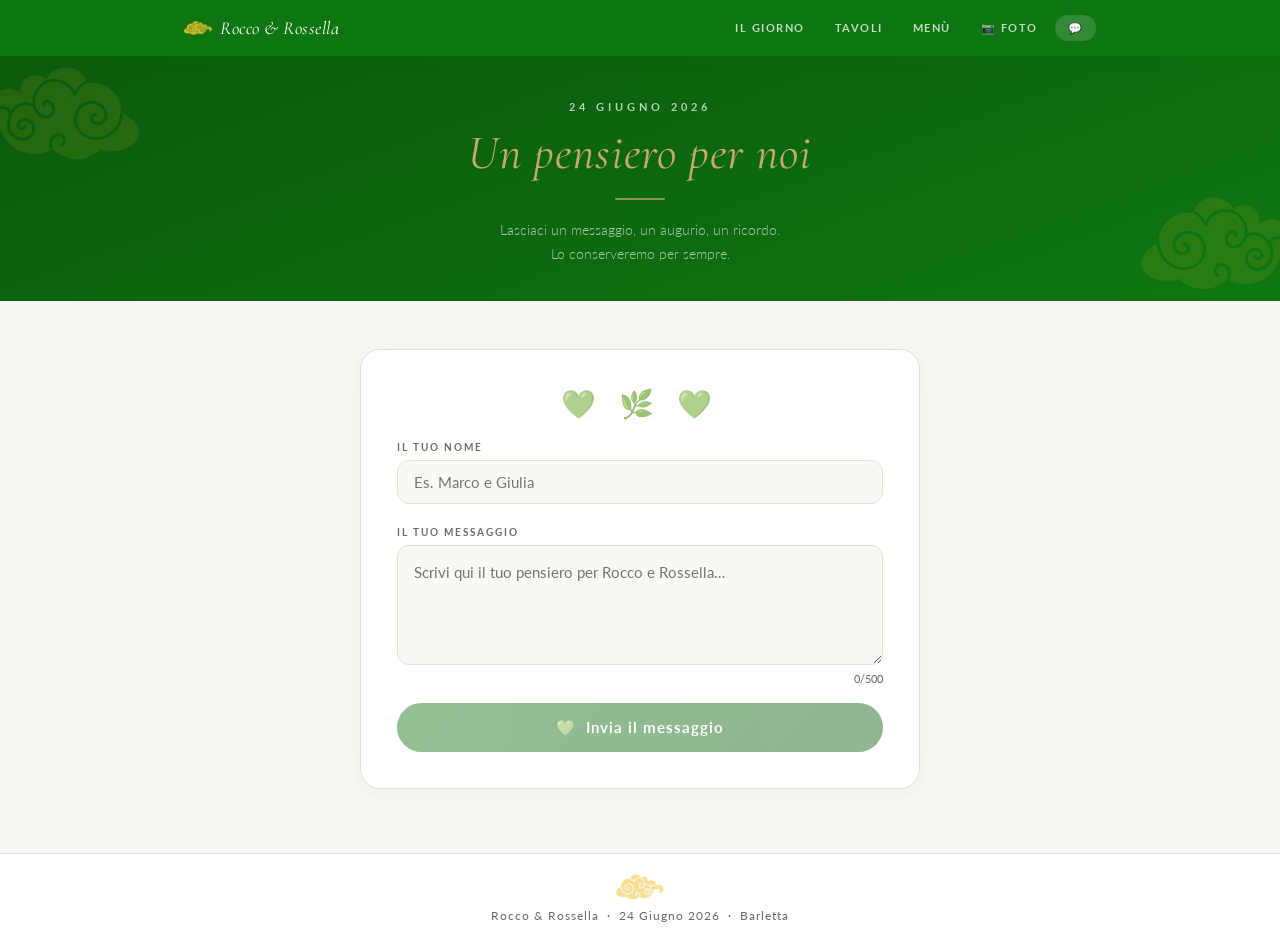
==== commenti.html @ 9fffb40f "Add files via upload" ====
<!DOCTYPE html>
<html lang="it">
<head>
  <meta charset="UTF-8" />
  <meta name="viewport" content="width=device-width, initial-scale=1.0" />
  <title>Lascia un messaggio — Rocco & Rossella</title>
  <link rel="stylesheet" href="style.css" />
  <style>
    .msg-card {
      max-width: 560px;
      margin: 0 auto;
      background: var(--white);
      border: 1px solid var(--border);
      border-radius: 20px;
      padding: 36px;
      box-shadow: 0 4px 24px rgba(14,118,16,0.06);
    }
    label.field-label {
      display: block;
      font-size: 10px;
      font-weight: 700;
      letter-spacing: 2px;
      text-transform: uppercase;
      color: var(--muted);
      margin-bottom: 7px;
    }
    input[type="text"], textarea {
      width: 100%;
      border: 1.5px solid var(--border);
      border-radius: 12px;
      font-family: 'Lato', sans-serif;
      font-size: 15px;
      color: var(--dark);
      background: var(--cream);
      outline: none;
      transition: border-color 0.2s;
    }
    input[type="text"] { padding: 12px 16px; margin-bottom: 22px; }
    textarea { padding: 14px 16px; margin-bottom: 22px; resize: vertical; min-height: 120px; line-height: 1.6; }
    input[type="text"]:focus, textarea:focus { border-color: var(--green); background: var(--white); }

    .char-count { font-size: 11px; color: var(--muted); text-align: right; margin-top: -18px; margin-bottom: 18px; }

    .btn-send {
      width: 100%; padding: 15px;
      background: linear-gradient(135deg, var(--green), var(--green-dark));
      color: #fff; border: none; border-radius: 50px;
      font-family: 'Lato', sans-serif;
      font-size: 15px; font-weight: 700; letter-spacing: 1px;
      cursor: pointer; transition: opacity 0.2s, transform 0.15s;
    }
    .btn-send:hover:not(:disabled) { opacity: 0.9; transform: translateY(-1px); }
    .btn-send:disabled { opacity: 0.45; cursor: not-allowed; }

    .msg {
      display: none; border-radius: 14px;
      padding: 18px 22px; font-size: 14px;
      line-height: 1.6; margin-top: 20px; text-align: center;
    }
    .msg-success { background: var(--green-light); border: 1.5px solid var(--border-2); color: var(--green-dark); }
    .msg-error   { background: #fdf0f0; border: 1.5px solid #e0b3b3; color: #8a2a2a; }

    .heart-dec {
      text-align: center;
      font-size: 28px;
      margin-bottom: 20px;
      letter-spacing: 8px;
      opacity: 0.6;
    }
  </style>
</head>
<body>

  <nav>
    <div class="nav-inner">
      <a href="index.html" class="nav-brand">
        <img src="nuvola.png" style="width:28px; opacity:0.9;" alt="" />
        Rocco & Rossella
      </a>
      <ul class="nav-links">
        <li><a href="index.html">Il Giorno</a></li>
        <li><a href="tableau.html">Tavoli</a></li>
        <li><a href="menu.html">Menù</a></li>
        <li><a href="foto.html">📷 Foto</a></li>
        <li><a href="commenti.html" class="active">💬</a></li>
      </ul>
    </div>
  </nav>

  <div class="hero" style="padding:44px 24px 36px;">
    <img src="nuvola.png" class="hero-nuvola hero-nuvola-l" alt="" />
    <img src="nuvola.png" class="hero-nuvola hero-nuvola-r" alt="" />
    <p class="hero-date">24 Giugno 2026</p>
    <div class="hero-names" style="font-size:clamp(1.8rem,5vw,3rem);">
      <em>Un pensiero per noi</em>
    </div>
    <div class="hero-divider"></div>
    <p class="hero-sub">Lasciaci un messaggio, un augurio, un ricordo.<br>Lo conserveremo per sempre.</p>
  </div>

  <div class="page-body">
    <div class="msg-card">

      <div class="heart-dec">💚 🌿 💚</div>

      <label class="field-label" for="nome-input">Il tuo nome</label>
      <input type="text" id="nome-input" placeholder="Es. Marco e Giulia" autocomplete="name" />

      <label class="field-label" for="msg-input">Il tuo messaggio</label>
      <textarea id="msg-input" placeholder="Scrivi qui il tuo pensiero per Rocco e Rossella…" maxlength="500"></textarea>
      <div class="char-count"><span id="char-count">0</span>/500</div>

      <button class="btn-send" id="btn-send" disabled>
        💚 &nbsp;Invia il messaggio
      </button>

      <div class="msg msg-success" id="msg-success"></div>
      <div class="msg msg-error"   id="msg-error"></div>

    </div>
  </div>

  <footer>
    <img src="nuvola.png" alt="" />
    Rocco &amp; Rossella &nbsp;·&nbsp; 24 Giugno 2026 &nbsp;·&nbsp; Barletta
  </footer>

  <script>
    const SCRIPT_URL = 'https://script.google.com/macros/s/AKfycbwOmO-SYxM8b9c8LaH-erVfcw5jHc0ITyMw4MW-PLX8QQqs0NHAILN7wSJOnnJL4xmOew/exec';

    const nomeInput  = document.getElementById('nome-input');
    const msgInput   = document.getElementById('msg-input');
    const btnSend    = document.getElementById('btn-send');
    const charCount  = document.getElementById('char-count');
    const msgSuccess = document.getElementById('msg-success');
    const msgError   = document.getElementById('msg-error');

    function updateState() {
      const hasNome = nomeInput.value.trim().length > 0;
      const hasMsg  = msgInput.value.trim().length > 2;
      btnSend.disabled = !(hasNome && hasMsg);
      charCount.textContent = msgInput.value.length;
    }

    nomeInput.addEventListener('input', updateState);
    msgInput.addEventListener('input', updateState);

    function hideMessages() { msgSuccess.style.display = 'none'; msgError.style.display = 'none'; }

    btnSend.addEventListener('click', async () => {
      const nome = nomeInput.value.trim();
      const messaggio = msgInput.value.trim();
      if (!nome || !messaggio) return;

      btnSend.disabled = true;
      btnSend.textContent = 'Invio in corso…';
      hideMessages();

      try {
        await fetch(SCRIPT_URL, {
          method: 'POST',
          mode: 'cors',
          headers: { 'Content-Type': 'text/plain' },
          body: JSON.stringify({ tipo: 'commento', nome, messaggio })
        });
        msgSuccess.innerHTML = `<strong>Grazie, ${nome}! 💚</strong><br>Il tuo messaggio è stato consegnato a Rocco e Rossella.`;
        msgSuccess.style.display = 'block';
        nomeInput.value = '';
        msgInput.value = '';
        charCount.textContent = '0';
      } catch {
        msgError.textContent = 'Errore di connessione. Riprova tra qualche istante.';
        msgError.style.display = 'block';
        btnSend.disabled = false;
      }

      btnSend.textContent = '💚  Invia il messaggio';
    });
  </script>

</body>
</html>
---- style.css ----
@import url('https://fonts.googleapis.com/css2?family=Cormorant+Garamond:ital,wght@0,400;0,600;1,400;1,600&family=Lato:wght@300;400;700&display=swap');

*, *::before, *::after { box-sizing: border-box; margin: 0; padding: 0; }

/* ══════════════════════════════════
   TEMA PRINCIPALE — Bianco / Verde
   ══════════════════════════════════ */
:root {
  --green:       #0e7610;
  --green-light: #e8f5e8;
  --green-dark:  #0a5a0c;
  --gold:        #C9A96E;
  --gold-dark:   #A07840;
  --cream:       #FAF8F5;
  --white:       #FFFFFF;
  --dark:        #2C2C2C;
  --muted:       #6b6b6b;
  --border:      #d4e8d4;
  --border-2:    #b8d4b8;

  /* Tema costellazioni */
  --star-bg:     #0d0e1a;
  --star-bg2:    #151628;
  --star-gold:   #C9A96E;
  --star-pale:   #E8D5B0;
  --star-border: rgba(201,169,110,0.25);
}

html { scroll-behavior: smooth; }

body {
  font-family: 'Lato', sans-serif;
  background: var(--cream);
  color: var(--dark);
  min-height: 100vh;
  display: flex;
  flex-direction: column;
  align-items: center;
}

/* ── NAV ── */
nav {
  width: 100%;
  background: var(--green);
  position: sticky;
  top: 0;
  z-index: 100;
  box-shadow: 0 2px 12px rgba(14,118,16,0.15);
}
.nav-inner {
  max-width: 960px;
  margin: 0 auto;
  display: flex;
  align-items: center;
  justify-content: space-between;
  padding: 0 24px;
  height: 56px;
}
.nav-brand {
  font-family: 'Cormorant Garamond', serif;
  font-style: italic;
  font-size: 1.15rem;
  color: #fff;
  text-decoration: none;
  letter-spacing: 0.5px;
  white-space: nowrap;
  display: flex;
  align-items: center;
  gap: 8px;
}
.nav-links {
  display: flex;
  gap: 4px;
  list-style: none;
}
.nav-links a {
  display: block;
  padding: 6px 13px;
  font-size: 11px;
  font-weight: 700;
  letter-spacing: 1.5px;
  text-transform: uppercase;
  color: rgba(255,255,255,0.75);
  text-decoration: none;
  border-radius: 50px;
  transition: color 0.2s, background 0.2s;
}
.nav-links a:hover,
.nav-links a.active {
  color: #fff;
  background: rgba(255,255,255,0.15);
}

/* ── HERO VERDE ── */
.hero {
  width: 100%;
  background: linear-gradient(160deg, var(--green-dark) 0%, var(--green) 100%);
  color: #fff;
  text-align: center;
  padding: 56px 24px 48px;
  position: relative;
  overflow: hidden;
}
.hero-nuvola {
  position: absolute;
  opacity: 0.12;
  pointer-events: none;
}
.hero-nuvola-l { left: -40px; top: 10px; width: 180px; transform: scaleX(-1); }
.hero-nuvola-r { right: -40px; bottom: 10px; width: 180px; }

.hero-date {
  font-size: 11px;
  font-weight: 700;
  letter-spacing: 4px;
  text-transform: uppercase;
  color: rgba(255,255,255,0.7);
  margin-bottom: 14px;
}
.hero-names {
  font-family: 'Cormorant Garamond', serif;
  font-size: clamp(2.6rem, 8vw, 4.5rem);
  font-weight: 400;
  line-height: 1.1;
  letter-spacing: 1px;
}
.hero-names em { font-style: italic; color: var(--gold); }
.hero-amp {
  font-family: 'Cormorant Garamond', serif;
  font-style: italic;
  font-size: clamp(1.8rem, 5vw, 3rem);
  color: rgba(255,255,255,0.5);
  display: block;
  line-height: 1;
  margin: 4px 0;
}
.hero-sub {
  font-size: 14px;
  font-weight: 300;
  color: rgba(255,255,255,0.65);
  margin-top: 16px;
  line-height: 1.7;
}
.hero-divider {
  width: 50px; height: 2px;
  background: var(--gold);
  margin: 18px auto;
  border-radius: 2px;
  opacity: 0.7;
}

/* ── NUVOLA DECORATIVA ── */
.nuvola-sep {
  width: 100%;
  display: flex;
  justify-content: center;
  gap: 16px;
  padding: 8px 0;
  overflow: hidden;
}
.nuvola-sep img { width: 70px; opacity: 0.7; }
.nuvola-sep img:nth-child(2) { width: 90px; opacity: 0.9; margin-top: -8px; }

/* ── FOTO CTA BANNER ── */
.foto-banner {
  width: 100%;
  background: var(--gold);
  padding: 14px 24px;
  text-align: center;
}
.foto-banner a {
  color: #fff;
  text-decoration: none;
  font-size: 14px;
  font-weight: 700;
  letter-spacing: 0.5px;
  display: inline-flex;
  align-items: center;
  gap: 10px;
}

/* ── PAGE BODY ── */
.page-body {
  width: 100%;
  max-width: 900px;
  padding: 48px 24px 64px;
  flex: 1;
}

/* ── SECTION TITLE ── */
.section-label {
  font-size: 10px;
  font-weight: 700;
  letter-spacing: 3px;
  text-transform: uppercase;
  color: var(--green);
  text-align: center;
  margin-bottom: 8px;
}
.section-title {
  font-family: 'Cormorant Garamond', serif;
  font-size: clamp(1.6rem, 4vw, 2.1rem);
  font-weight: 600;
  text-align: center;
  color: var(--dark);
  margin-bottom: 8px;
  line-height: 1.2;
}
.section-sub {
  font-size: 14px;
  color: var(--muted);
  text-align: center;
  line-height: 1.7;
  margin-bottom: 36px;
}

/* ── CARD ── */
.card {
  background: var(--white);
  border: 1px solid var(--border);
  border-radius: 20px;
  padding: 36px;
  box-shadow: 0 4px 24px rgba(14,118,16,0.06);
}

/* ── FOOTER ── */
footer {
  width: 100%;
  text-align: center;
  padding: 20px 24px;
  font-size: 12px;
  color: var(--muted);
  letter-spacing: 1px;
  border-top: 1px solid var(--border);
  background: var(--white);
  display: flex;
  flex-direction: column;
  align-items: center;
  gap: 8px;
}
footer img { width: 48px; opacity: 0.5; }

/* ══════════════════════════════════
   TEMA COSTELLAZIONI — per tableau
   ══════════════════════════════════ */
body.stelle {
  background: var(--star-bg);
  color: #e8e0d0;
}
body.stelle::before {
  content: '';
  position: fixed;
  inset: 0;
  background-image:
    radial-gradient(1px 1px at 8% 12%, rgba(255,255,255,0.9) 0%, transparent 100%),
    radial-gradient(1.5px 1.5px at 22% 34%, rgba(255,255,255,0.7) 0%, transparent 100%),
    radial-gradient(1px 1px at 37% 8%, rgba(255,255,255,0.8) 0%, transparent 100%),
    radial-gradient(2px 2px at 52% 22%, rgba(201,169,110,0.6) 0%, transparent 100%),
    radial-gradient(1px 1px at 68% 15%, rgba(255,255,255,0.9) 0%, transparent 100%),
    radial-gradient(1.5px 1.5px at 78% 40%, rgba(255,255,255,0.6) 0%, transparent 100%),
    radial-gradient(1px 1px at 91% 9%, rgba(255,255,255,0.8) 0%, transparent 100%),
    radial-gradient(1px 1px at 14% 55%, rgba(255,255,255,0.5) 0%, transparent 100%),
    radial-gradient(1.5px 1.5px at 33% 62%, rgba(255,255,255,0.7) 0%, transparent 100%),
    radial-gradient(1px 1px at 47% 48%, rgba(255,255,255,0.6) 0%, transparent 100%),
    radial-gradient(2px 2px at 61% 58%, rgba(201,169,110,0.5) 0%, transparent 100%),
    radial-gradient(1px 1px at 75% 70%, rgba(255,255,255,0.8) 0%, transparent 100%),
    radial-gradient(1px 1px at 88% 55%, rgba(255,255,255,0.6) 0%, transparent 100%),
    radial-gradient(1.5px 1.5px at 5% 78%, rgba(255,255,255,0.7) 0%, transparent 100%),
    radial-gradient(1px 1px at 25% 85%, rgba(255,255,255,0.5) 0%, transparent 100%),
    radial-gradient(1px 1px at 42% 80%, rgba(255,255,255,0.8) 0%, transparent 100%),
    radial-gradient(2px 2px at 58% 88%, rgba(201,169,110,0.4) 0%, transparent 100%),
    radial-gradient(1px 1px at 72% 82%, rgba(255,255,255,0.6) 0%, transparent 100%),
    radial-gradient(1.5px 1.5px at 85% 92%, rgba(255,255,255,0.7) 0%, transparent 100%),
    radial-gradient(1px 1px at 96% 75%, rgba(255,255,255,0.5) 0%, transparent 100%);
  pointer-events: none;
  z-index: 0;
}
body.stelle nav {
  background: rgba(13,14,26,0.95);
  border-bottom: 1px solid var(--star-border);
  box-shadow: none;
}
body.stelle nav .nav-links a { color: rgba(255,255,255,0.5); }
body.stelle nav .nav-links a:hover,
body.stelle nav .nav-links a.active { color: var(--star-gold); background: rgba(201,169,110,0.1); }
body.stelle nav .nav-brand { color: var(--star-gold); }
body.stelle footer {
  background: rgba(13,14,26,0.95);
  border-top: 1px solid var(--star-border);
  color: rgba(255,255,255,0.3);
}
body.stelle .page-body { position: relative; z-index: 1; }

@media (max-width: 520px) {
  .nav-links a { padding: 6px 9px; font-size: 10px; letter-spacing: 1px; }
  .page-body { padding: 32px 16px 48px; }
  .card { padding: 24px 18px; }
}
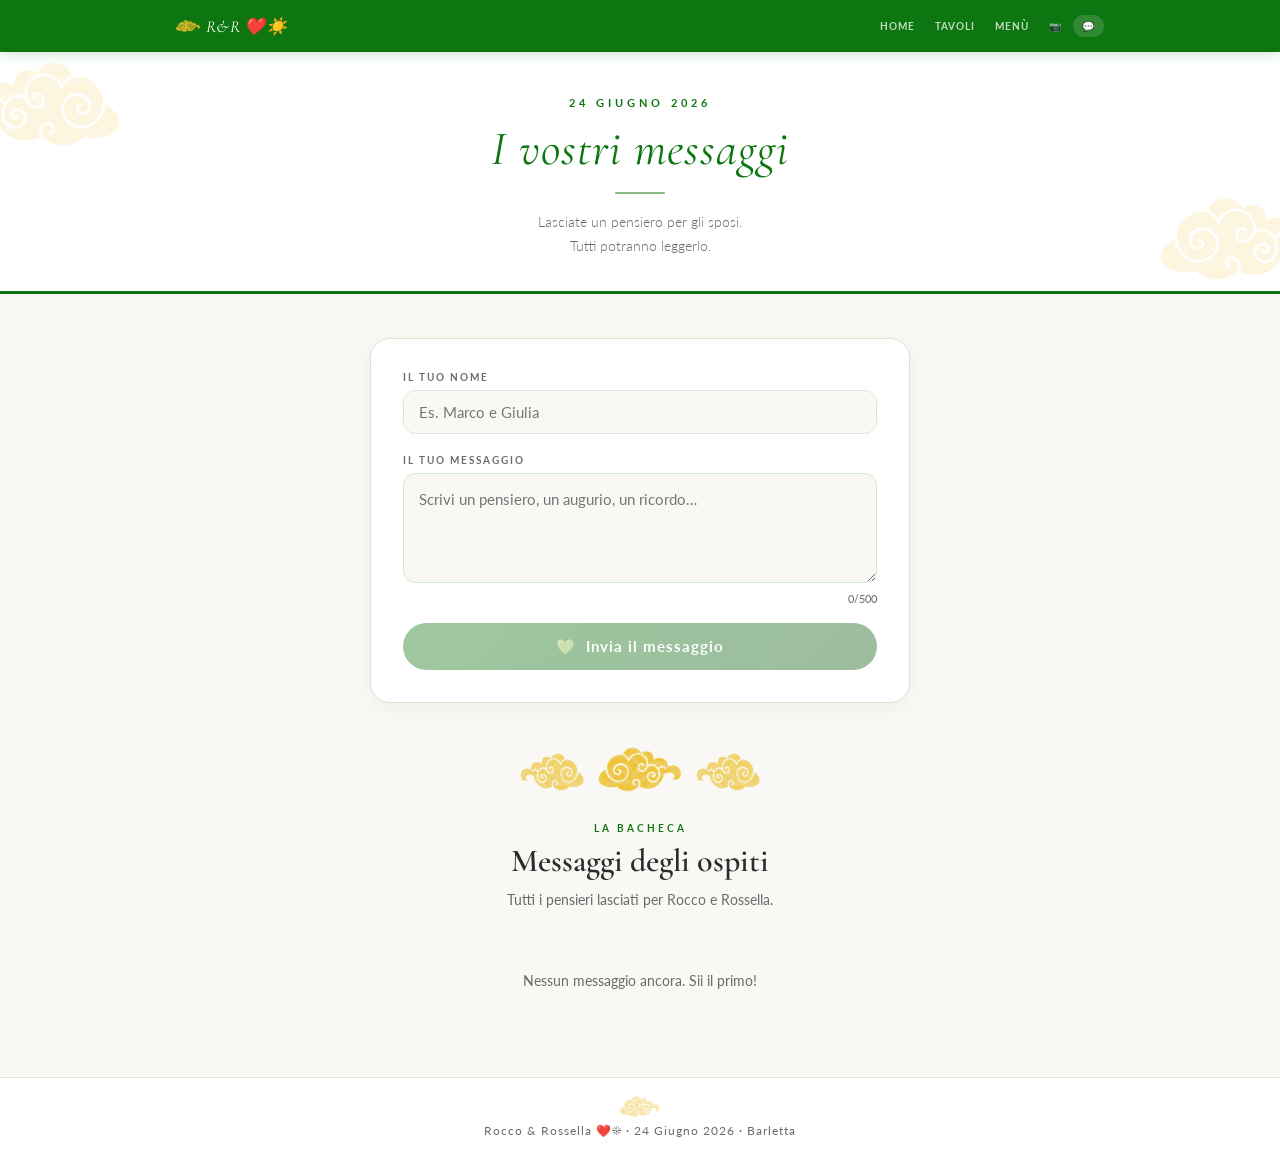
==== commit 422ed720: "Add files via upload" ====
--- a/commenti.html
+++ b/commenti.html
@@ -3,180 +3,175 @@
 <head>
   <meta charset="UTF-8" />
   <meta name="viewport" content="width=device-width, initial-scale=1.0" />
-  <title>Lascia un messaggio — Rocco & Rossella</title>
+  <title>Messaggi — Rocco & Rossella</title>
   <link rel="stylesheet" href="style.css" />
   <style>
-    .msg-card {
-      max-width: 560px;
-      margin: 0 auto;
-      background: var(--white);
-      border: 1px solid var(--border);
-      border-radius: 20px;
-      padding: 36px;
-      box-shadow: 0 4px 24px rgba(14,118,16,0.06);
+    .form-card { max-width:540px; margin:0 auto 44px; background:var(--white); border:1px solid var(--border); border-radius:20px; padding:32px; box-shadow:0 4px 20px rgba(14,118,16,0.06); }
+    label.field-label { display:block; font-size:10px; font-weight:700; letter-spacing:2px; text-transform:uppercase; color:var(--muted); margin-bottom:7px; }
+    input[type="text"], textarea { width:100%; border:1.5px solid var(--border); border-radius:12px; font-family:'Lato',sans-serif; font-size:15px; color:var(--dark); background:var(--cream); outline:none; transition:border-color 0.2s; }
+    input[type="text"] { padding:12px 15px; margin-bottom:20px; }
+    textarea { padding:13px 15px; margin-bottom:6px; resize:vertical; min-height:110px; line-height:1.6; }
+    input[type="text"]:focus, textarea:focus { border-color:var(--green); background:#fff; }
+    .char-count { font-size:11px; color:var(--muted); text-align:right; margin-bottom:18px; }
+    .btn-send { width:100%; padding:14px; background:linear-gradient(135deg,var(--green),var(--green-dark)); color:#fff; border:none; border-radius:50px; font-family:'Lato',sans-serif; font-size:15px; font-weight:700; letter-spacing:1px; cursor:pointer; transition:opacity 0.2s,transform 0.15s; }
+    .btn-send:hover:not(:disabled) { opacity:0.9; transform:translateY(-1px); }
+    .btn-send:disabled { opacity:0.4; cursor:not-allowed; }
+    .msg { display:none; border-radius:13px; padding:14px 18px; font-size:14px; line-height:1.6; margin-top:16px; text-align:center; }
+    .msg-success { background:var(--green-light); border:1.5px solid var(--border-2); color:var(--green-dark); }
+    .msg-error { background:#fdf0f0; border:1.5px solid #e0b3b3; color:#8a2a2a; }
+
+    /* ── BACHECA ── */
+    .bacheca { max-width:640px; margin:0 auto; }
+    .commento-card {
+      background: var(--white); border:1px solid var(--border);
+      border-radius:16px; padding:18px 20px; margin-bottom:12px;
+      box-shadow:0 2px 10px rgba(14,118,16,0.04);
+      animation: fadeIn 0.4s ease;
     }
-    label.field-label {
-      display: block;
-      font-size: 10px;
-      font-weight: 700;
-      letter-spacing: 2px;
-      text-transform: uppercase;
-      color: var(--muted);
-      margin-bottom: 7px;
-    }
-    input[type="text"], textarea {
-      width: 100%;
-      border: 1.5px solid var(--border);
-      border-radius: 12px;
-      font-family: 'Lato', sans-serif;
-      font-size: 15px;
-      color: var(--dark);
-      background: var(--cream);
-      outline: none;
-      transition: border-color 0.2s;
-    }
-    input[type="text"] { padding: 12px 16px; margin-bottom: 22px; }
-    textarea { padding: 14px 16px; margin-bottom: 22px; resize: vertical; min-height: 120px; line-height: 1.6; }
-    input[type="text"]:focus, textarea:focus { border-color: var(--green); background: var(--white); }
-
-    .char-count { font-size: 11px; color: var(--muted); text-align: right; margin-top: -18px; margin-bottom: 18px; }
-
-    .btn-send {
-      width: 100%; padding: 15px;
-      background: linear-gradient(135deg, var(--green), var(--green-dark));
-      color: #fff; border: none; border-radius: 50px;
-      font-family: 'Lato', sans-serif;
-      font-size: 15px; font-weight: 700; letter-spacing: 1px;
-      cursor: pointer; transition: opacity 0.2s, transform 0.15s;
-    }
-    .btn-send:hover:not(:disabled) { opacity: 0.9; transform: translateY(-1px); }
-    .btn-send:disabled { opacity: 0.45; cursor: not-allowed; }
-
-    .msg {
-      display: none; border-radius: 14px;
-      padding: 18px 22px; font-size: 14px;
-      line-height: 1.6; margin-top: 20px; text-align: center;
-    }
-    .msg-success { background: var(--green-light); border: 1.5px solid var(--border-2); color: var(--green-dark); }
-    .msg-error   { background: #fdf0f0; border: 1.5px solid #e0b3b3; color: #8a2a2a; }
-
-    .heart-dec {
-      text-align: center;
-      font-size: 28px;
-      margin-bottom: 20px;
-      letter-spacing: 8px;
-      opacity: 0.6;
-    }
+    @keyframes fadeIn { from { opacity:0; transform:translateY(8px); } to { opacity:1; transform:none; } }
+    .commento-nome { font-size:12px; font-weight:700; color:var(--green); letter-spacing:0.5px; margin-bottom:6px; display:flex; align-items:center; gap:6px; }
+    .commento-nome::before { content:'💚'; font-size:14px; }
+    .commento-testo { font-size:14px; color:var(--dark); line-height:1.65; }
+    .commento-data { font-size:11px; color:var(--muted); margin-top:8px; }
+    .bacheca-loading { text-align:center; padding:28px; color:var(--muted); font-size:14px; }
+    .bacheca-empty { text-align:center; padding:28px; color:var(--muted); font-size:14px; }
   </style>
 </head>
 <body>
-
   <nav>
     <div class="nav-inner">
       <a href="index.html" class="nav-brand">
-        <img src="nuvola.png" style="width:28px; opacity:0.9;" alt="" />
-        Rocco & Rossella
+        <img src="nuvola.png" alt="" />
+        <span class="brand-text">R&amp;R ❤️☀️</span>
       </a>
       <ul class="nav-links">
-        <li><a href="index.html">Il Giorno</a></li>
+        <li><a href="index.html">Home</a></li>
         <li><a href="tableau.html">Tavoli</a></li>
         <li><a href="menu.html">Menù</a></li>
-        <li><a href="foto.html">📷 Foto</a></li>
+        <li><a href="foto.html">📷</a></li>
         <li><a href="commenti.html" class="active">💬</a></li>
       </ul>
     </div>
   </nav>
 
-  <div class="hero" style="padding:44px 24px 36px;">
+  <div class="hero" style="padding:44px 24px 34px;">
     <img src="nuvola.png" class="hero-nuvola hero-nuvola-l" alt="" />
     <img src="nuvola.png" class="hero-nuvola hero-nuvola-r" alt="" />
     <p class="hero-date">24 Giugno 2026</p>
-    <div class="hero-names" style="font-size:clamp(1.8rem,5vw,3rem);">
-      <em>Un pensiero per noi</em>
-    </div>
+    <div class="hero-names" style="font-size:clamp(1.8rem,5vw,3rem);"><em>I vostri messaggi</em></div>
     <div class="hero-divider"></div>
-    <p class="hero-sub">Lasciaci un messaggio, un augurio, un ricordo.<br>Lo conserveremo per sempre.</p>
+    <p class="hero-sub">Lasciate un pensiero per gli sposi.<br>Tutti potranno leggerlo.</p>
   </div>
 
   <div class="page-body">
-    <div class="msg-card">
 
-      <div class="heart-dec">💚 🌿 💚</div>
-
+    <!-- FORM -->
+    <div class="form-card">
       <label class="field-label" for="nome-input">Il tuo nome</label>
       <input type="text" id="nome-input" placeholder="Es. Marco e Giulia" autocomplete="name" />
-
       <label class="field-label" for="msg-input">Il tuo messaggio</label>
-      <textarea id="msg-input" placeholder="Scrivi qui il tuo pensiero per Rocco e Rossella…" maxlength="500"></textarea>
+      <textarea id="msg-input" placeholder="Scrivi un pensiero, un augurio, un ricordo…" maxlength="500"></textarea>
       <div class="char-count"><span id="char-count">0</span>/500</div>
-
-      <button class="btn-send" id="btn-send" disabled>
-        💚 &nbsp;Invia il messaggio
-      </button>
-
+      <button class="btn-send" id="btn-send" disabled>💚 &nbsp;Invia il messaggio</button>
       <div class="msg msg-success" id="msg-success"></div>
       <div class="msg msg-error"   id="msg-error"></div>
+    </div>
 
+    <!-- BACHECA -->
+    <div class="nuvola-sep" style="margin-bottom:24px;">
+      <img src="nuvola.png" alt="" style="transform:scaleX(-1)" />
+      <img src="nuvola.png" alt="" />
+      <img src="nuvola.png" alt="" style="transform:scaleX(-1)" />
     </div>
+    <p class="section-label">La bacheca</p>
+    <h2 class="section-title">Messaggi degli ospiti</h2>
+    <p class="section-sub">Tutti i pensieri lasciati per Rocco e Rossella.</p>
+
+    <div class="bacheca">
+      <div id="bacheca-loading" class="bacheca-loading">Caricamento messaggi…</div>
+      <div id="bacheca-empty"   class="bacheca-empty"   style="display:none;">Nessun messaggio ancora. Sii il primo!</div>
+      <div id="bacheca-list"></div>
+    </div>
+
   </div>
 
   <footer>
     <img src="nuvola.png" alt="" />
-    Rocco &amp; Rossella &nbsp;·&nbsp; 24 Giugno 2026 &nbsp;·&nbsp; Barletta
+    Rocco &amp; Rossella ❤️☀️ · 24 Giugno 2026 · Barletta
   </footer>
 
   <script>
     const SCRIPT_URL = 'https://script.google.com/macros/s/AKfycbwOmO-SYxM8b9c8LaH-erVfcw5jHc0ITyMw4MW-PLX8QQqs0NHAILN7wSJOnnJL4xmOew/exec';
 
-    const nomeInput  = document.getElementById('nome-input');
-    const msgInput   = document.getElementById('msg-input');
-    const btnSend    = document.getElementById('btn-send');
-    const charCount  = document.getElementById('char-count');
-    const msgSuccess = document.getElementById('msg-success');
-    const msgError   = document.getElementById('msg-error');
+    const nomeInput    = document.getElementById('nome-input');
+    const msgInput     = document.getElementById('msg-input');
+    const btnSend      = document.getElementById('btn-send');
+    const charCount    = document.getElementById('char-count');
+    const msgSuccess   = document.getElementById('msg-success');
+    const msgError     = document.getElementById('msg-error');
+    const bachekaList  = document.getElementById('bacheca-list');
+    const bachekaLoad  = document.getElementById('bacheca-loading');
+    const bachekaEmpty = document.getElementById('bacheca-empty');
 
     function updateState() {
-      const hasNome = nomeInput.value.trim().length > 0;
-      const hasMsg  = msgInput.value.trim().length > 2;
-      btnSend.disabled = !(hasNome && hasMsg);
+      btnSend.disabled = !(nomeInput.value.trim() && msgInput.value.trim().length > 2);
       charCount.textContent = msgInput.value.length;
     }
-
     nomeInput.addEventListener('input', updateState);
     msgInput.addEventListener('input', updateState);
 
-    function hideMessages() { msgSuccess.style.display = 'none'; msgError.style.display = 'none'; }
+    function hideMsg() { msgSuccess.style.display='none'; msgError.style.display='none'; }
 
     btnSend.addEventListener('click', async () => {
       const nome = nomeInput.value.trim();
       const messaggio = msgInput.value.trim();
       if (!nome || !messaggio) return;
+      btnSend.disabled=true; btnSend.textContent='Invio…'; hideMsg();
+      try {
+        await fetch(SCRIPT_URL, { method:'POST', mode:'cors', headers:{'Content-Type':'text/plain'}, body:JSON.stringify({tipo:'commento', nome, messaggio}) });
+        msgSuccess.innerHTML=`<strong>Grazie, ${nome}! 💚</strong><br>Il tuo messaggio è nella bacheca.`;
+        msgSuccess.style.display='block';
+        nomeInput.value=''; msgInput.value=''; charCount.textContent='0';
+        // Aggiungi subito in cima alla bacheca
+        prependCommento({ nome, messaggio, data: new Date().toLocaleString('it-IT') });
+        bachekaEmpty.style.display='none';
+      } catch {
+        msgError.textContent='Errore di connessione. Riprova.';
+        msgError.style.display='block'; btnSend.disabled=false;
+      }
+      btnSend.textContent='💚  Invia il messaggio';
+      updateState();
+    });
 
-      btnSend.disabled = true;
-      btnSend.textContent = 'Invio in corso…';
-      hideMessages();
+    function prependCommento(c) {
+      const card = document.createElement('div');
+      card.className='commento-card';
+      card.innerHTML=`<p class="commento-nome">${escapeHtml(c.nome)}</p><p class="commento-testo">${escapeHtml(c.messaggio)}</p><p class="commento-data">${c.data || ''}</p>`;
+      bachekaList.insertBefore(card, bachekaList.firstChild);
+    }
+    function escapeHtml(s) { return s.replace(/&/g,'&amp;').replace(/</g,'&lt;').replace(/>/g,'&gt;').replace(/"/g,'&quot;'); }
 
+    async function loadCommenti() {
+      bachekaLoad.style.display='block';
+      bachekaEmpty.style.display='none';
+      bachekaList.innerHTML='';
       try {
-        await fetch(SCRIPT_URL, {
-          method: 'POST',
-          mode: 'cors',
-          headers: { 'Content-Type': 'text/plain' },
-          body: JSON.stringify({ tipo: 'commento', nome, messaggio })
-        });
-        msgSuccess.innerHTML = `<strong>Grazie, ${nome}! 💚</strong><br>Il tuo messaggio è stato consegnato a Rocco e Rossella.`;
-        msgSuccess.style.display = 'block';
-        nomeInput.value = '';
-        msgInput.value = '';
-        charCount.textContent = '0';
+        const res = await fetch(SCRIPT_URL + '?tipo=commenti', { mode:'cors' });
+        const data = await res.json();
+        bachekaLoad.style.display='none';
+        if (!data.commenti || data.commenti.length===0) { bachekaEmpty.style.display='block'; return; }
+        // Dal più recente al più vecchio
+        [...data.commenti].reverse().forEach(c => prependCommento(c));
+        // Dopo il prepend inverso, la lista è già in ordine — resetta
+        const cards = [...bachekaList.querySelectorAll('.commento-card')].reverse();
+        bachekaList.innerHTML=''; cards.forEach(c => bachekaList.appendChild(c));
       } catch {
-        msgError.textContent = 'Errore di connessione. Riprova tra qualche istante.';
-        msgError.style.display = 'block';
-        btnSend.disabled = false;
+        bachekaLoad.style.display='none';
+        bachekaEmpty.style.display='block';
+        bachekaEmpty.textContent='Nessun messaggio ancora. Sii il primo!';
       }
-
-      btnSend.textContent = '💚  Invia il messaggio';
-    });
+    }
+    loadCommenti();
   </script>
-
 </body>
 </html>
--- a/style.css
+++ b/style.css
@@ -2,9 +2,6 @@
 
 *, *::before, *::after { box-sizing: border-box; margin: 0; padding: 0; }
 
-/* ══════════════════════════════════
-   TEMA PRINCIPALE — Bianco / Verde
-   ══════════════════════════════════ */
 :root {
   --green:       #0e7610;
   --green-light: #e8f5e8;
@@ -17,10 +14,7 @@
   --muted:       #6b6b6b;
   --border:      #d4e8d4;
   --border-2:    #b8d4b8;
-
-  /* Tema costellazioni */
   --star-bg:     #0d0e1a;
-  --star-bg2:    #151628;
   --star-gold:   #C9A96E;
   --star-pale:   #E8D5B0;
   --star-border: rgba(201,169,110,0.25);
@@ -45,7 +39,7 @@
   position: sticky;
   top: 0;
   z-index: 100;
-  box-shadow: 0 2px 12px rgba(14,118,16,0.15);
+  box-shadow: 0 2px 12px rgba(14,118,16,0.2);
 }
 .nav-inner {
   max-width: 960px;
@@ -53,37 +47,43 @@
   display: flex;
   align-items: center;
   justify-content: space-between;
-  padding: 0 24px;
-  height: 56px;
+  padding: 0 16px;
+  height: 52px;
+  gap: 8px;
 }
 .nav-brand {
   font-family: 'Cormorant Garamond', serif;
   font-style: italic;
-  font-size: 1.15rem;
+  font-size: 1.05rem;
   color: #fff;
   text-decoration: none;
-  letter-spacing: 0.5px;
+  letter-spacing: 0.3px;
   white-space: nowrap;
+  flex-shrink: 0;
   display: flex;
   align-items: center;
-  gap: 8px;
-}
+  gap: 6px;
+}
+.nav-brand img { width: 24px; opacity: 0.9; flex-shrink: 0; }
 .nav-links {
   display: flex;
-  gap: 4px;
+  gap: 2px;
   list-style: none;
+  flex-wrap: nowrap;
+  overflow: hidden;
 }
 .nav-links a {
   display: block;
-  padding: 6px 13px;
-  font-size: 11px;
+  padding: 5px 9px;
+  font-size: 10px;
   font-weight: 700;
-  letter-spacing: 1.5px;
+  letter-spacing: 1px;
   text-transform: uppercase;
   color: rgba(255,255,255,0.75);
   text-decoration: none;
   border-radius: 50px;
   transition: color 0.2s, background 0.2s;
+  white-space: nowrap;
 }
 .nav-links a:hover,
 .nav-links a.active {
@@ -94,163 +94,110 @@
 /* ── HERO VERDE ── */
 .hero {
   width: 100%;
-  background: linear-gradient(160deg, var(--green-dark) 0%, var(--green) 100%);
-  color: #fff;
+  background: var(--white);
+  color: var(--dark);
   text-align: center;
-  padding: 56px 24px 48px;
+  padding: 52px 24px 44px;
   position: relative;
   overflow: hidden;
-}
-.hero-nuvola {
-  position: absolute;
-  opacity: 0.12;
-  pointer-events: none;
-}
-.hero-nuvola-l { left: -40px; top: 10px; width: 180px; transform: scaleX(-1); }
-.hero-nuvola-r { right: -40px; bottom: 10px; width: 180px; }
+  border-bottom: 3px solid var(--green);
+}
+.hero-nuvola { position: absolute; opacity: 0.15; pointer-events: none; }
+.hero-nuvola-l { left: -40px; top: 10px; width: 160px; transform: scaleX(-1); }
+.hero-nuvola-r { right: -40px; bottom: 10px; width: 160px; }
 
 .hero-date {
-  font-size: 11px;
-  font-weight: 700;
-  letter-spacing: 4px;
-  text-transform: uppercase;
-  color: rgba(255,255,255,0.7);
-  margin-bottom: 14px;
+  font-size: 11px; font-weight: 700;
+  letter-spacing: 4px; text-transform: uppercase;
+  color: var(--green); margin-bottom: 14px;
 }
 .hero-names {
   font-family: 'Cormorant Garamond', serif;
-  font-size: clamp(2.6rem, 8vw, 4.5rem);
-  font-weight: 400;
-  line-height: 1.1;
-  letter-spacing: 1px;
-}
-.hero-names em { font-style: italic; color: var(--gold); }
+  font-size: clamp(2.4rem, 7vw, 4rem);
+  font-weight: 400; line-height: 1.1; letter-spacing: 1px;
+  color: var(--dark);
+}
+.hero-names em { font-style: italic; color: var(--green); }
 .hero-amp {
   font-family: 'Cormorant Garamond', serif;
   font-style: italic;
-  font-size: clamp(1.8rem, 5vw, 3rem);
-  color: rgba(255,255,255,0.5);
-  display: block;
-  line-height: 1;
-  margin: 4px 0;
+  font-size: clamp(1.6rem, 4vw, 2.6rem);
+  color: var(--muted); display: block; line-height: 1; margin: 4px 0;
 }
 .hero-sub {
-  font-size: 14px;
-  font-weight: 300;
-  color: rgba(255,255,255,0.65);
-  margin-top: 16px;
-  line-height: 1.7;
+  font-size: 14px; font-weight: 300;
+  color: var(--muted); margin-top: 16px; line-height: 1.7;
 }
 .hero-divider {
   width: 50px; height: 2px;
-  background: var(--gold);
-  margin: 18px auto;
-  border-radius: 2px;
-  opacity: 0.7;
-}
-
-/* ── NUVOLA DECORATIVA ── */
+  background: var(--green);
+  margin: 16px auto; border-radius: 2px; opacity: 0.5;
+}
+
+/* ── NUVOLA SEPARATORE ── */
 .nuvola-sep {
-  width: 100%;
-  display: flex;
-  justify-content: center;
-  gap: 16px;
-  padding: 8px 0;
-  overflow: hidden;
-}
-.nuvola-sep img { width: 70px; opacity: 0.7; }
-.nuvola-sep img:nth-child(2) { width: 90px; opacity: 0.9; margin-top: -8px; }
+  display: flex; justify-content: center;
+  gap: 14px; padding: 6px 0; overflow: hidden;
+}
+.nuvola-sep img { width: 64px; opacity: 0.65; }
+.nuvola-sep img:nth-child(2) { width: 84px; opacity: 0.85; margin-top: -6px; }
 
 /* ── FOTO CTA BANNER ── */
 .foto-banner {
-  width: 100%;
-  background: var(--gold);
-  padding: 14px 24px;
-  text-align: center;
+  width: 100%; background: var(--green);
+  padding: 13px 24px; text-align: center;
 }
 .foto-banner a {
-  color: #fff;
-  text-decoration: none;
-  font-size: 14px;
-  font-weight: 700;
-  letter-spacing: 0.5px;
-  display: inline-flex;
-  align-items: center;
-  gap: 10px;
+  color: #fff; text-decoration: none;
+  font-size: 14px; font-weight: 700; letter-spacing: 0.5px;
+  display: inline-flex; align-items: center; gap: 10px;
 }
 
 /* ── PAGE BODY ── */
 .page-body {
-  width: 100%;
-  max-width: 900px;
-  padding: 48px 24px 64px;
-  flex: 1;
+  width: 100%; max-width: 900px;
+  padding: 44px 24px 60px; flex: 1;
 }
 
 /* ── SECTION TITLE ── */
 .section-label {
-  font-size: 10px;
-  font-weight: 700;
-  letter-spacing: 3px;
-  text-transform: uppercase;
-  color: var(--green);
-  text-align: center;
-  margin-bottom: 8px;
+  font-size: 10px; font-weight: 700;
+  letter-spacing: 3px; text-transform: uppercase;
+  color: var(--green); text-align: center; margin-bottom: 8px;
 }
 .section-title {
   font-family: 'Cormorant Garamond', serif;
-  font-size: clamp(1.6rem, 4vw, 2.1rem);
-  font-weight: 600;
-  text-align: center;
-  color: var(--dark);
-  margin-bottom: 8px;
-  line-height: 1.2;
+  font-size: clamp(1.5rem, 3.5vw, 2rem);
+  font-weight: 600; text-align: center;
+  color: var(--dark); margin-bottom: 8px; line-height: 1.2;
 }
 .section-sub {
-  font-size: 14px;
-  color: var(--muted);
-  text-align: center;
-  line-height: 1.7;
-  margin-bottom: 36px;
+  font-size: 14px; color: var(--muted);
+  text-align: center; line-height: 1.7; margin-bottom: 32px;
 }
 
 /* ── CARD ── */
 .card {
-  background: var(--white);
-  border: 1px solid var(--border);
-  border-radius: 20px;
-  padding: 36px;
-  box-shadow: 0 4px 24px rgba(14,118,16,0.06);
+  background: var(--white); border: 1px solid var(--border);
+  border-radius: 20px; padding: 32px;
+  box-shadow: 0 4px 20px rgba(14,118,16,0.06);
 }
 
 /* ── FOOTER ── */
 footer {
-  width: 100%;
-  text-align: center;
-  padding: 20px 24px;
-  font-size: 12px;
-  color: var(--muted);
-  letter-spacing: 1px;
-  border-top: 1px solid var(--border);
-  background: var(--white);
-  display: flex;
-  flex-direction: column;
-  align-items: center;
-  gap: 8px;
-}
-footer img { width: 48px; opacity: 0.5; }
-
-/* ══════════════════════════════════
-   TEMA COSTELLAZIONI — per tableau
-   ══════════════════════════════════ */
-body.stelle {
-  background: var(--star-bg);
-  color: #e8e0d0;
-}
+  width: 100%; text-align: center;
+  padding: 18px 24px; font-size: 12px;
+  color: var(--muted); letter-spacing: 1px;
+  border-top: 1px solid var(--border); background: var(--white);
+  display: flex; flex-direction: column; align-items: center; gap: 6px;
+}
+footer img { width: 40px; opacity: 0.4; }
+
+/* ══ TEMA COSTELLAZIONI (solo tableau) ══ */
+body.stelle { background: var(--star-bg); color: #e8e0d0; }
 body.stelle::before {
   content: '';
-  position: fixed;
-  inset: 0;
+  position: fixed; inset: 0;
   background-image:
     radial-gradient(1px 1px at 8% 12%, rgba(255,255,255,0.9) 0%, transparent 100%),
     radial-gradient(1.5px 1.5px at 22% 34%, rgba(255,255,255,0.7) 0%, transparent 100%),
@@ -272,27 +219,18 @@
     radial-gradient(1px 1px at 72% 82%, rgba(255,255,255,0.6) 0%, transparent 100%),
     radial-gradient(1.5px 1.5px at 85% 92%, rgba(255,255,255,0.7) 0%, transparent 100%),
     radial-gradient(1px 1px at 96% 75%, rgba(255,255,255,0.5) 0%, transparent 100%);
-  pointer-events: none;
-  z-index: 0;
-}
-body.stelle nav {
-  background: rgba(13,14,26,0.95);
-  border-bottom: 1px solid var(--star-border);
-  box-shadow: none;
-}
+  pointer-events: none; z-index: 0;
+}
+body.stelle nav { background: rgba(13,14,26,0.96); border-bottom: 1px solid var(--star-border); box-shadow: none; }
 body.stelle nav .nav-links a { color: rgba(255,255,255,0.5); }
 body.stelle nav .nav-links a:hover,
 body.stelle nav .nav-links a.active { color: var(--star-gold); background: rgba(201,169,110,0.1); }
 body.stelle nav .nav-brand { color: var(--star-gold); }
-body.stelle footer {
-  background: rgba(13,14,26,0.95);
-  border-top: 1px solid var(--star-border);
-  color: rgba(255,255,255,0.3);
-}
+body.stelle footer { background: rgba(13,14,26,0.96); border-top: 1px solid var(--star-border); color: rgba(255,255,255,0.3); }
 body.stelle .page-body { position: relative; z-index: 1; }
 
-@media (max-width: 520px) {
-  .nav-links a { padding: 6px 9px; font-size: 10px; letter-spacing: 1px; }
-  .page-body { padding: 32px 16px 48px; }
-  .card { padding: 24px 18px; }
-}
+@media (max-width: 420px) {
+  .nav-brand span.brand-text { display: none; }
+  .nav-links a { padding: 5px 7px; font-size: 9px; }
+  .page-body { padding: 28px 14px 48px; }
+}
